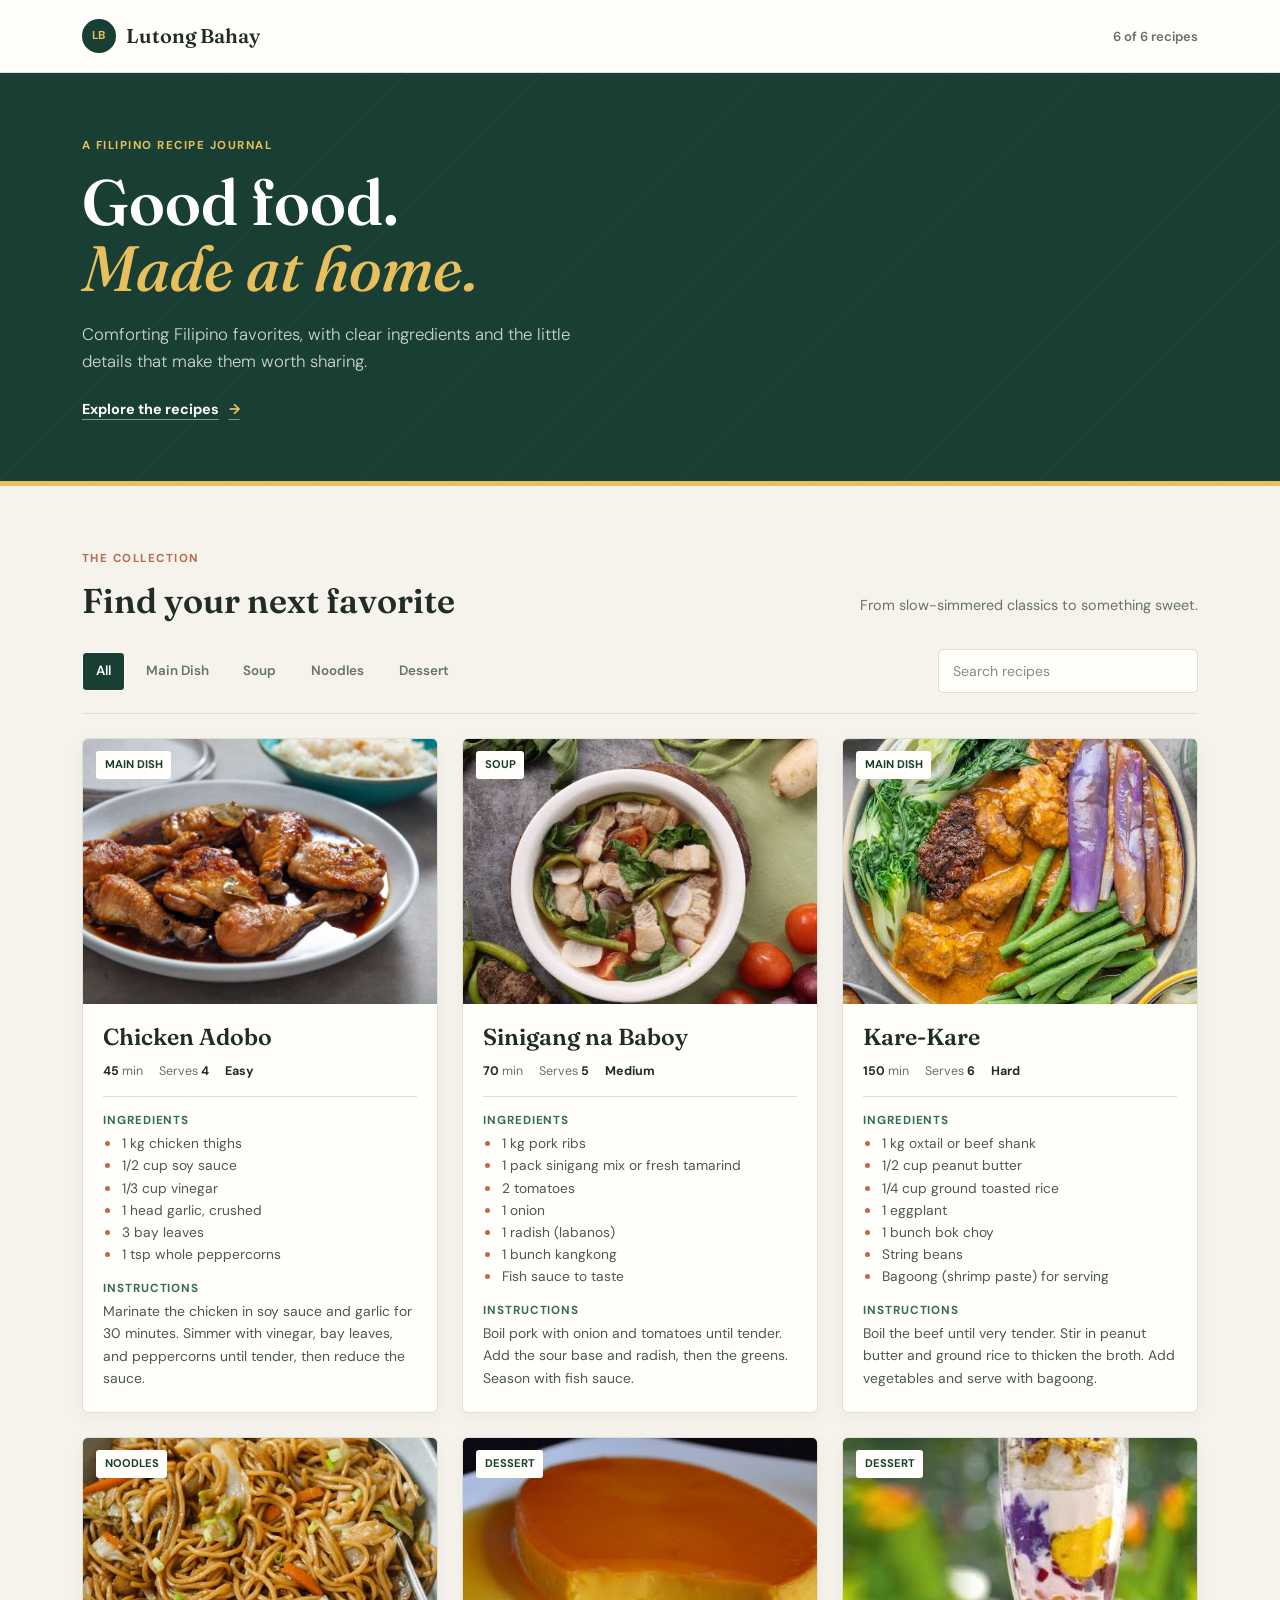
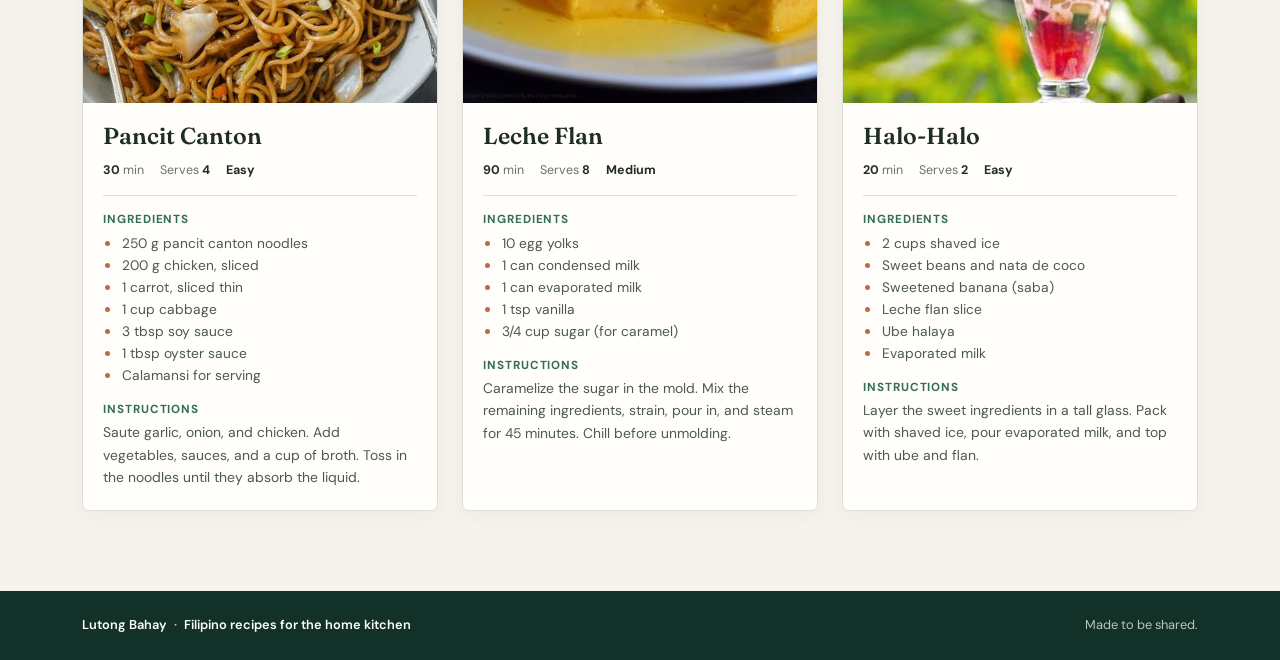
==== Activity 2-JSON/index.html @ 202fe87c "Activity 2 JSON" ====
<!DOCTYPE html>
<html lang="en">
  <head>
    <meta charset="UTF-8" />
    <meta name="viewport" content="width=device-width, initial-scale=1" />
    <meta name="description" content="Authentic Filipino recipes with ingredients and step-by-step instructions." />
    <title>Lutong Bahay</title>
    <link rel="preconnect" href="https://fonts.googleapis.com" />
    <link rel="preconnect" href="https://fonts.gstatic.com" crossorigin />
    <link href="https://fonts.googleapis.com/css2?family=DM+Sans:wght@400;500;600;700&family=Fraunces:opsz,wght@9..144,500;9..144,600;9..144,700&display=swap" rel="stylesheet" />
    <link
      href="https://cdn.jsdelivr.net/npm/bootstrap@5.3.3/dist/css/bootstrap.min.css"
      rel="stylesheet"
    />
    <link rel="stylesheet" href="assets/css/style.css" />
  </head>
  <body>
    <nav class="navbar navbar-expand-lg site-nav">
      <div class="container">
        <a class="navbar-brand" href="#top"><span class="brand-mark">LB</span><span>Lutong Bahay</span></a>
        <span class="navbar-text" id="recipeCount" aria-live="polite"></span>
      </div>
    </nav>

    <header class="hero" id="top">
      <div class="container hero-inner">
        <div class="hero-copy">
          <p class="eyebrow">A Filipino recipe journal</p>
          <h1>Good food.<br /><em>Made at home.</em></h1>
          <p class="lead">Comforting Filipino favorites, with clear ingredients and the little details that make them worth sharing.</p>
          <a class="hero-link" href="#recipes">Explore the recipes <span aria-hidden="true">&rarr;</span></a>
        </div>
      </div>
    </header>

    <main class="container recipe-section" id="recipes">
      <div class="section-heading">
        <div>
          <p class="eyebrow">The collection</p>
          <h2>Find your next favorite</h2>
        </div>
        <p class="section-note">From slow-simmered classics to something sweet.</p>
      </div>
      <div class="toolbar">
        <div class="d-flex flex-wrap gap-2" id="filters"></div>
        <input
          type="search"
          id="search"
          class="form-control search-box"
          placeholder="Search recipes"
          aria-label="Search recipes"
        />
      </div>

      <div class="row row-cols-1 row-cols-md-2 row-cols-xl-3 g-4 recipe-grid" id="parent"></div>
      <p class="text-center text-muted d-none py-5" id="emptyState">
        No recipes match your search. Try a different name or category.
      </p>
    </main>

    <footer class="site-footer py-4">
      <div class="container d-flex flex-wrap justify-content-between gap-2">
        <span class="footer-brand">Lutong Bahay <span>·</span> Filipino recipes for the home kitchen</span>
        <span>Made to be shared.</span>
      </div>
    </footer>

    <script src="assets/js/main.js"></script>
  </body>
</html>
---- Activity 2-JSON/assets/css/style.css ----
:root {
  --paper: #f5f3ec;
  --surface: #fffefa;
  --ink: #202d27;
  --muted: #66736b;
  --forest: #193f34;
  --forest-deep: #123128;
  --leaf: #356d50;
  --citrus: #e8bf5c;
  --clay: #bf6948;
  --line: #dedfd5;
}

html { scroll-behavior: smooth; }

body {
  background: var(--paper);
  color: var(--ink);
  font-family: "DM Sans", sans-serif;
  line-height: 1.6;
}

h1, h2, h3, .navbar-brand { font-family: "Fraunces", Georgia, serif; }

.site-nav {
  background: var(--surface);
  border-bottom: 1px solid var(--line);
  padding: 0.9rem 0;
}

.site-nav .navbar-brand {
  align-items: center;
  color: var(--ink);
  display: inline-flex;
  font-size: 1.25rem;
  font-weight: 600;
  gap: 0.65rem;
}

.brand-mark {
  align-items: center;
  background: var(--forest);
  border-radius: 50%;
  color: var(--citrus);
  display: inline-flex;
  font-family: "DM Sans", sans-serif;
  font-size: 0.72rem;
  font-weight: 700;
  height: 2.1rem;
  justify-content: center;
  letter-spacing: 0;
  width: 2.1rem;
}

.site-nav .navbar-text {
  color: var(--muted);
  font-size: 0.82rem;
  font-weight: 600;
}

.hero {
  background-color: var(--forest);
  background-image: repeating-linear-gradient(135deg, transparent 0 31px, rgba(255, 255, 255, 0.025) 31px 32px);
  color: var(--surface);
  overflow: hidden;
  position: relative;
}

.hero::after {
  background: var(--citrus);
  bottom: 0;
  content: "";
  height: 5px;
  left: 0;
  position: absolute;
  right: 0;
}

.hero-inner {
  align-items: center;
  display: flex;
  justify-content: space-between;
  min-height: 390px;
  padding-bottom: 4rem;
  padding-top: 4rem;
}

.hero-copy { max-width: 620px; }

.eyebrow {
  color: var(--clay);
  font-size: 0.72rem;
  font-weight: 700;
  letter-spacing: 0.13em;
  margin: 0 0 0.8rem;
  text-transform: uppercase;
}

.hero .eyebrow { color: var(--citrus); }

.hero h1 {
  font-size: 4rem;
  font-weight: 600;
  letter-spacing: 0;
  line-height: 1.04;
  margin: 0;
}

.hero h1 em { color: var(--citrus); font-weight: 500; }

.hero .lead {
  color: rgba(255, 254, 250, 0.78);
  font-size: 1.05rem;
  margin: 1.2rem 0 1.35rem;
  max-width: 48ch;
}

.hero-link {
  color: var(--surface);
  display: inline-flex;
  font-size: 0.9rem;
  font-weight: 700;
  gap: 0.6rem;
  text-decoration-color: rgba(255, 254, 250, 0.45);
  text-underline-offset: 5px;
}

.hero-link span { color: var(--citrus); transition: transform 180ms ease; }
.hero-link:hover span { transform: translateX(4px); }

.hero-note {
  border-left: 1px solid rgba(255, 254, 250, 0.28);
  display: flex;
  flex: 0 0 235px;
  flex-direction: column;
  margin-left: 3rem;
  padding: 0.4rem 0 0.4rem 2rem;
}

.hero-note-label,
.hero-note-detail {
  color: rgba(255, 254, 250, 0.72);
  font-size: 0.76rem;
  line-height: 1.5;
}

.hero-note-label { margin-bottom: 0.7rem; text-transform: uppercase; letter-spacing: 0.1em; }

.hero-note strong {
  color: var(--citrus);
  font-family: "Fraunces", Georgia, serif;
  font-size: 2.35rem;
  font-weight: 500;
  line-height: 1.05;
}

.hero-note-rule { background: var(--citrus); height: 1px; margin: 1.15rem 0; width: 2.5rem; }

.recipe-section { padding-bottom: 5rem; padding-top: 4rem; }

.section-heading {
  align-items: end;
  display: flex;
  justify-content: space-between;
  margin-bottom: 1.8rem;
}

.section-heading h2 {
  font-size: 2.15rem;
  font-weight: 600;
  letter-spacing: 0;
  line-height: 1.15;
  margin: 0;
}

.section-note { color: var(--muted); font-size: 0.9rem; margin: 0 0 0.2rem 1rem; }

.toolbar {
  align-items: center;
  border-bottom: 1px solid var(--line);
  display: flex;
  flex-wrap: wrap;
  gap: 1rem;
  justify-content: space-between;
  margin-bottom: 1.5rem;
  padding-bottom: 1.2rem;
}

#filters { gap: 0.45rem !important; }

.search-box {
  background-color: var(--surface);
  border: 1px solid var(--line);
  border-radius: 5px;
  color: var(--ink);
  font-size: 0.88rem;
  min-height: 44px;
  max-width: 260px;
  padding: 0.65rem 0.85rem;
}

.search-box::placeholder { color: #858d86; }

.search-box:focus {
  background-color: var(--surface);
  border-color: var(--leaf);
  box-shadow: 0 0 0 3px rgba(53, 109, 80, 0.14);
  color: var(--ink);
}

.btn-filter {
  background: transparent;
  border: 1px solid transparent;
  border-radius: 4px !important;
  color: var(--muted);
  font-size: 0.84rem;
  font-weight: 600;
  padding: 0.52rem 0.8rem;
  transition: background-color 160ms ease, color 160ms ease;
}

.btn-filter:hover,
.btn-filter.active { background: var(--forest); color: var(--surface); }

.btn-filter:focus-visible,
.hero-link:focus-visible { outline: 3px solid var(--citrus); outline-offset: 3px; }

.recipe-grid { --bs-gutter-y: 1.5rem; }

.recipe-card {
  background: var(--surface);
  border: 1px solid var(--line);
  border-radius: 6px;
  box-shadow: 0 5px 18px rgba(32, 45, 39, 0.045);
  height: 100%;
  overflow: hidden;
  transition: box-shadow 180ms ease, transform 180ms ease;
}

.recipe-card:hover { box-shadow: 0 12px 28px rgba(32, 45, 39, 0.1); transform: translateY(-3px); }

.img-container { aspect-ratio: 4 / 3; background: #e9e4d8; overflow: hidden; position: relative; }

.img-container img {
  display: block;
  height: 100%;
  object-fit: cover;
  transition: transform 350ms ease;
  width: 100%;
}

.recipe-card:hover .img-container img { transform: scale(1.035); }

.img-container .tag {
  background: var(--surface);
  border-radius: 3px;
  color: var(--forest);
  font-size: 0.7rem;
  font-weight: 700;
  left: 0.8rem;
  padding: 0.3rem 0.55rem;
  position: absolute;
  text-transform: uppercase;
  top: 0.8rem;
}

.recipe-body { padding: 1.2rem 1.25rem 1.4rem; }

.recipe-body h3 {
  font-size: 1.45rem;
  font-weight: 600;
  letter-spacing: 0;
  line-height: 1.2;
  margin: 0 0 0.7rem;
}

.recipe-stats {
  border-bottom: 1px solid var(--line);
  color: var(--muted);
  display: flex;
  flex-wrap: wrap;
  font-size: 0.78rem;
  gap: 0.45rem 1rem;
  margin-bottom: 0.9rem;
  padding-bottom: 0.85rem;
}

.recipe-stats strong { color: var(--ink); font-weight: 700; }

.recipe-body h4 {
  color: var(--leaf);
  font-family: "DM Sans", sans-serif;
  font-size: 0.73rem;
  font-weight: 700;
  letter-spacing: 0.08em;
  margin: 1rem 0 0.35rem;
  text-transform: uppercase;
}

.recipe-body ul { color: #4c5951; font-size: 0.86rem; margin-bottom: 0; padding-left: 1.1rem; }
.recipe-body li { padding-left: 0.1rem; }
.recipe-body li::marker { color: var(--clay); }
.recipe-body p { color: #4c5951; font-size: 0.87rem; margin-bottom: 0; }
#emptyState { color: var(--muted) !important; }

.site-footer { background: var(--forest-deep); color: rgba(255, 254, 250, 0.72); font-size: 0.8rem; }
.footer-brand { color: var(--surface); font-weight: 600; }
.footer-brand span { color: var(--citrus); padding: 0 0.25rem; }

@media (max-width: 767px) {
  .hero-inner { align-items: flex-start; min-height: auto; padding-bottom: 3.5rem; padding-top: 3.5rem; }
  .hero h1 { font-size: 3.25rem; }
  .hero-note { flex-basis: 185px; margin-left: 1.5rem; padding-left: 1.25rem; }
  .hero-note strong { font-size: 1.9rem; }
  .recipe-section { padding-bottom: 3.5rem; padding-top: 3rem; }
}

@media (max-width: 575px) {
  .hero-inner { display: block; }
  .hero h1 { font-size: 3rem; }
  .hero-note {
    border-left: 0;
    border-top: 1px solid rgba(255, 254, 250, 0.28);
    display: grid;
    grid-template-columns: 1fr auto;
    margin: 2rem 0 0;
    padding: 1.25rem 0 0;
  }
  .hero-note-label { grid-column: 1 / -1; margin-bottom: 0.4rem; }
  .hero-note strong { font-size: 1.8rem; }
  .hero-note-rule { display: none; }
  .hero-note-detail { align-self: end; text-align: right; }
  .section-heading { align-items: flex-start; display: block; }
  .section-heading h2 { font-size: 1.9rem; }
  .section-note { margin: 0.6rem 0 0; }
  .toolbar { align-items: stretch; }
  #filters { width: 100%; }
  .btn-filter { padding-left: 0.62rem; padding-right: 0.62rem; }
  .search-box { max-width: none; width: 100%; }
}

@media (prefers-reduced-motion: reduce) {
  *,
  *::before,
  *::after {
    scroll-behavior: auto !important;
    transition-duration: 0.01ms !important;
  }
}
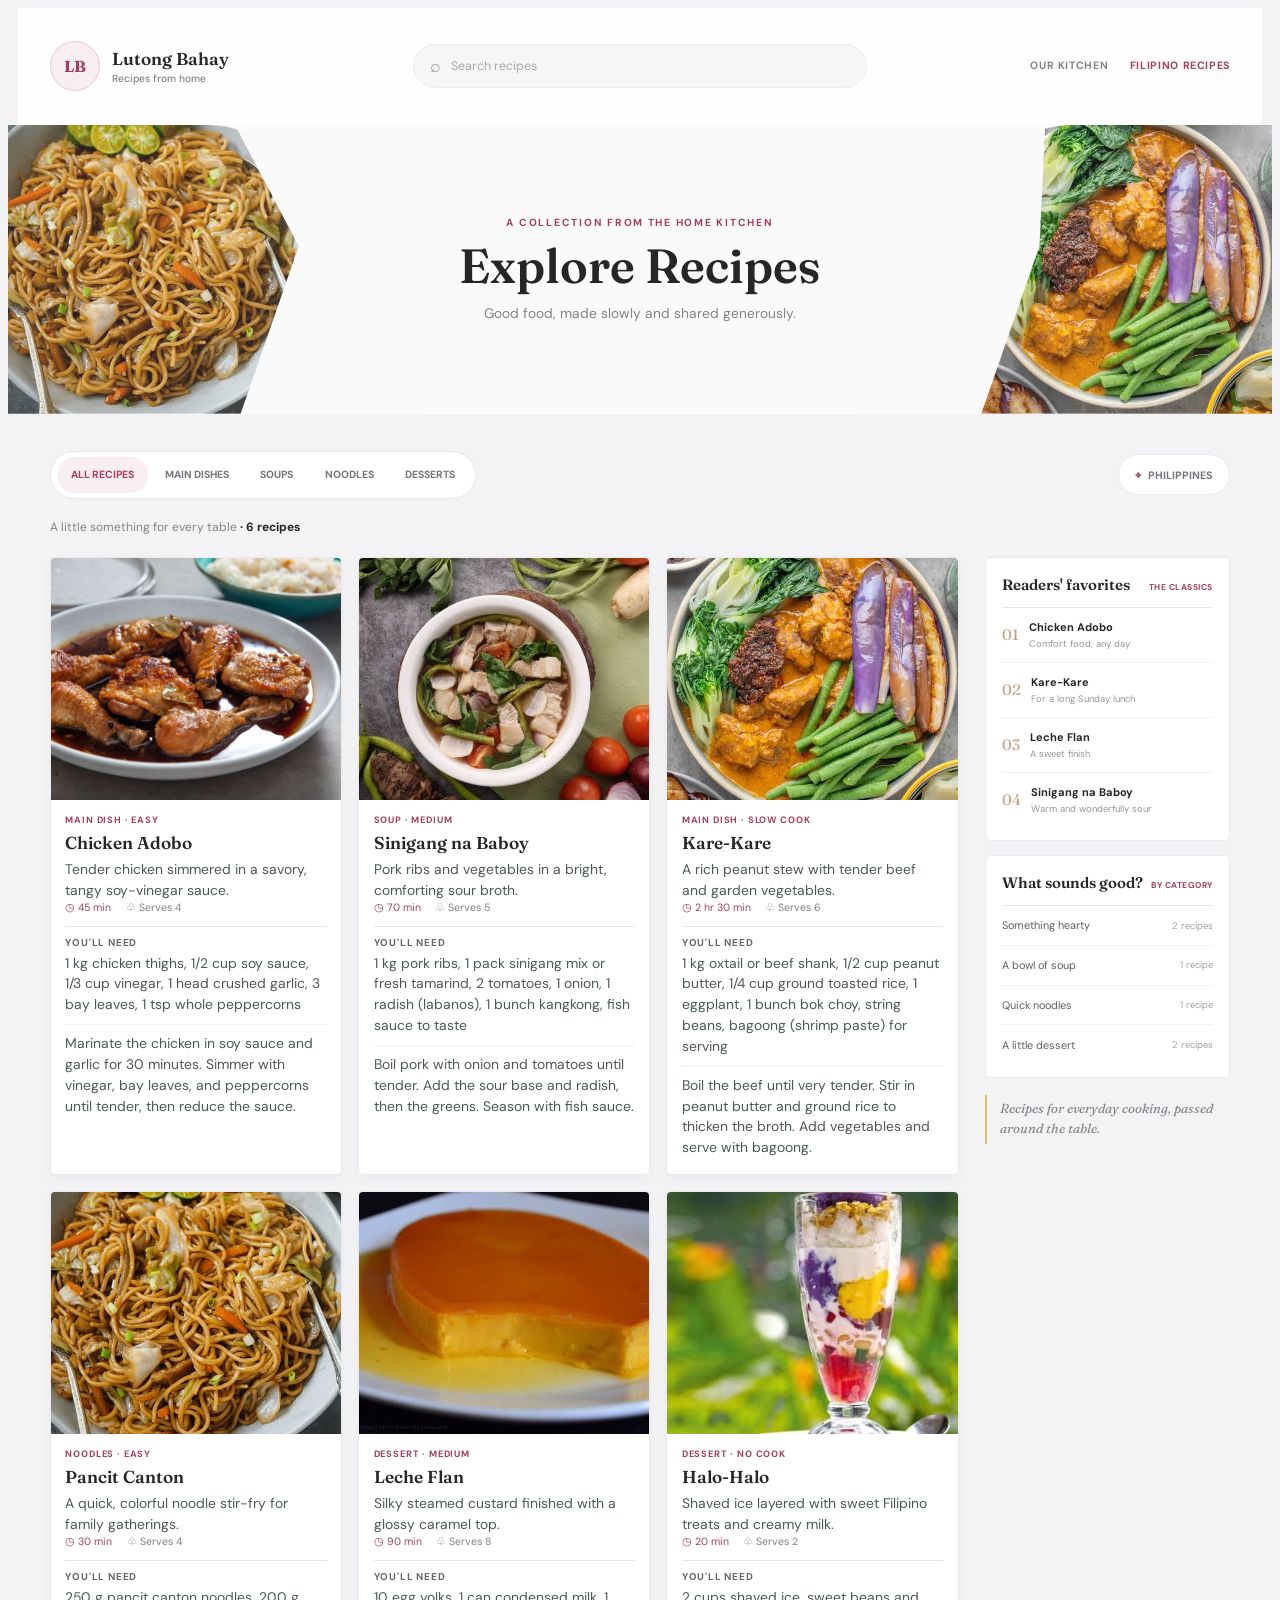
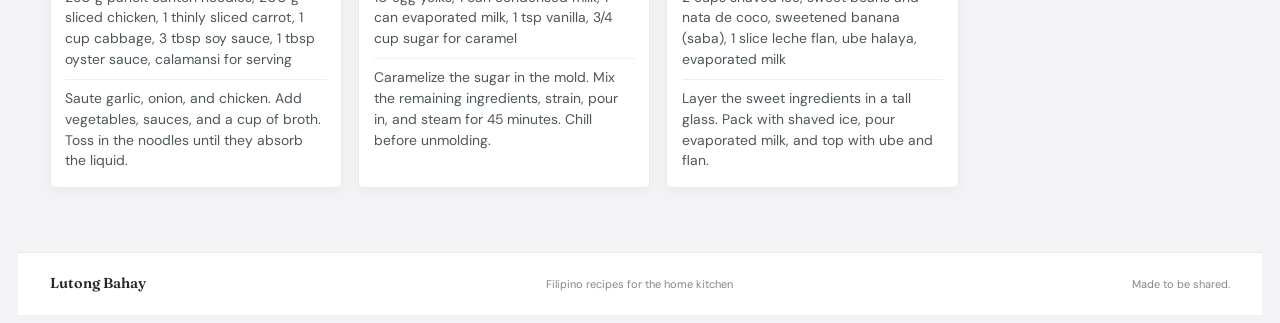
==== commit e73fbba0: "UI" ====
--- a/Activity 2-JSON/index.html
+++ b/Activity 2-JSON/index.html
@@ -3,68 +3,154 @@
   <head>
     <meta charset="UTF-8" />
     <meta name="viewport" content="width=device-width, initial-scale=1" />
-    <meta name="description" content="Authentic Filipino recipes with ingredients and step-by-step instructions." />
-    <title>Lutong Bahay</title>
+    <meta name="description" content="Explore home-cooked Filipino recipes, ingredients, and simple cooking instructions." />
+    <title>Explore Recipes | Lutong Bahay</title>
     <link rel="preconnect" href="https://fonts.googleapis.com" />
     <link rel="preconnect" href="https://fonts.gstatic.com" crossorigin />
     <link href="https://fonts.googleapis.com/css2?family=DM+Sans:wght@400;500;600;700&family=Fraunces:opsz,wght@9..144,500;9..144,600;9..144,700&display=swap" rel="stylesheet" />
-    <link
-      href="https://cdn.jsdelivr.net/npm/bootstrap@5.3.3/dist/css/bootstrap.min.css"
-      rel="stylesheet"
-    />
     <link rel="stylesheet" href="assets/css/style.css" />
   </head>
   <body>
-    <nav class="navbar navbar-expand-lg site-nav">
-      <div class="container">
-        <a class="navbar-brand" href="#top"><span class="brand-mark">LB</span><span>Lutong Bahay</span></a>
-        <span class="navbar-text" id="recipeCount" aria-live="polite"></span>
+    <nav class="site-nav" aria-label="Main navigation">
+      <a class="brand" href="#top" aria-label="Lutong Bahay home">
+        <span class="brand-mark">LB</span>
+        <span class="brand-name">Lutong Bahay<small>Recipes from home</small></span>
+      </a>
+      <div class="nav-search" aria-label="Recipe search is unavailable on this static page">
+        <span aria-hidden="true">⌕</span> Search recipes
       </div>
+      <div class="nav-links"><span>OUR KITCHEN</span><span class="login-link">FILIPINO RECIPES</span></div>
     </nav>
 
     <header class="hero" id="top">
-      <div class="container hero-inner">
-        <div class="hero-copy">
-          <p class="eyebrow">A Filipino recipe journal</p>
-          <h1>Good food.<br /><em>Made at home.</em></h1>
-          <p class="lead">Comforting Filipino favorites, with clear ingredients and the little details that make them worth sharing.</p>
-          <a class="hero-link" href="#recipes">Explore the recipes <span aria-hidden="true">&rarr;</span></a>
-        </div>
+      <img class="hero-food hero-food-left" src="assets/img/pancit.jpg" alt="A colorful Filipino noodle dish" />
+      <img class="hero-food hero-food-right" src="assets/img/karekare.jpg" alt="A traditional Filipino stew" />
+      <div class="hero-copy">
+        <p class="eyebrow">A collection from the home kitchen</p>
+        <h1>Explore Recipes</h1>
+        <p>Good food, made slowly and shared generously.</p>
       </div>
     </header>
 
-    <main class="container recipe-section" id="recipes">
-      <div class="section-heading">
-        <div>
-          <p class="eyebrow">The collection</p>
-          <h2>Find your next favorite</h2>
+    <main class="content-wrap" id="recipes">
+      <div class="catalog-toolbar">
+        <div class="category-list" aria-label="Recipe categories">
+          <span class="category-pill">All recipes</span>
+          <span class="category-pill">Main dishes</span>
+          <span class="category-pill">Soups</span>
+          <span class="category-pill">Noodles</span>
+          <span class="category-pill">Desserts</span>
         </div>
-        <p class="section-note">From slow-simmered classics to something sweet.</p>
-      </div>
-      <div class="toolbar">
-        <div class="d-flex flex-wrap gap-2" id="filters"></div>
-        <input
-          type="search"
-          id="search"
-          class="form-control search-box"
-          placeholder="Search recipes"
-          aria-label="Search recipes"
-        />
+        <span class="country-pill"><span aria-hidden="true">⌖</span> Philippines</span>
       </div>
 
-      <div class="row row-cols-1 row-cols-md-2 row-cols-xl-3 g-4 recipe-grid" id="parent"></div>
-      <p class="text-center text-muted d-none py-5" id="emptyState">
-        No recipes match your search. Try a different name or category.
-      </p>
+      <p class="catalog-count">A little something for every table <strong>· 6 recipes</strong></p>
+
+      <div class="catalog-layout">
+        <section class="recipe-grid" aria-label="Filipino recipes">
+          <article class="recipe-card">
+            <img src="assets/img/Adobo.jpg" alt="Chicken adobo with garlic and bay leaves" loading="lazy" />
+            <div class="recipe-body">
+              <span class="recipe-category">MAIN DISH · EASY</span>
+              <h2>Chicken Adobo</h2>
+              <p class="recipe-summary">Tender chicken simmered in a savory, tangy soy-vinegar sauce.</p>
+              <div class="recipe-meta"><span>◷ 45 min</span><span>♧ Serves 4</span></div>
+              <h3>You'll need</h3>
+              <p class="ingredients">1 kg chicken thighs, 1/2 cup soy sauce, 1/3 cup vinegar, 1 head crushed garlic, 3 bay leaves, 1 tsp whole peppercorns</p>
+              <p class="method">Marinate the chicken in soy sauce and garlic for 30 minutes. Simmer with vinegar, bay leaves, and peppercorns until tender, then reduce the sauce.</p>
+            </div>
+          </article>
+
+          <article class="recipe-card">
+            <img src="assets/img/sinigang.jpg" alt="Sinigang na baboy with vegetables" loading="lazy" />
+            <div class="recipe-body">
+              <span class="recipe-category">SOUP · MEDIUM</span>
+              <h2>Sinigang na Baboy</h2>
+              <p class="recipe-summary">Pork ribs and vegetables in a bright, comforting sour broth.</p>
+              <div class="recipe-meta"><span>◷ 70 min</span><span>♧ Serves 5</span></div>
+              <h3>You'll need</h3>
+              <p class="ingredients">1 kg pork ribs, 1 pack sinigang mix or fresh tamarind, 2 tomatoes, 1 onion, 1 radish (labanos), 1 bunch kangkong, fish sauce to taste</p>
+              <p class="method">Boil pork with onion and tomatoes until tender. Add the sour base and radish, then the greens. Season with fish sauce.</p>
+            </div>
+          </article>
+
+          <article class="recipe-card">
+            <img src="assets/img/karekare.jpg" alt="Kare-kare with vegetables and rich peanut sauce" loading="lazy" />
+            <div class="recipe-body">
+              <span class="recipe-category">MAIN DISH · SLOW COOK</span>
+              <h2>Kare-Kare</h2>
+              <p class="recipe-summary">A rich peanut stew with tender beef and garden vegetables.</p>
+              <div class="recipe-meta"><span>◷ 2 hr 30 min</span><span>♧ Serves 6</span></div>
+              <h3>You'll need</h3>
+              <p class="ingredients">1 kg oxtail or beef shank, 1/2 cup peanut butter, 1/4 cup ground toasted rice, 1 eggplant, 1 bunch bok choy, string beans, bagoong (shrimp paste) for serving</p>
+              <p class="method">Boil the beef until very tender. Stir in peanut butter and ground rice to thicken the broth. Add vegetables and serve with bagoong.</p>
+            </div>
+          </article>
+
+          <article class="recipe-card">
+            <img src="assets/img/pancit.jpg" alt="Pancit canton noodles with chicken and vegetables" loading="lazy" />
+            <div class="recipe-body">
+              <span class="recipe-category">NOODLES · EASY</span>
+              <h2>Pancit Canton</h2>
+              <p class="recipe-summary">A quick, colorful noodle stir-fry for family gatherings.</p>
+              <div class="recipe-meta"><span>◷ 30 min</span><span>♧ Serves 4</span></div>
+              <h3>You'll need</h3>
+              <p class="ingredients">250 g pancit canton noodles, 200 g sliced chicken, 1 thinly sliced carrot, 1 cup cabbage, 3 tbsp soy sauce, 1 tbsp oyster sauce, calamansi for serving</p>
+              <p class="method">Saute garlic, onion, and chicken. Add vegetables, sauces, and a cup of broth. Toss in the noodles until they absorb the liquid.</p>
+            </div>
+          </article>
+
+          <article class="recipe-card">
+            <img src="assets/img/letche flan.jpg" alt="Leche flan with golden caramel" loading="lazy" />
+            <div class="recipe-body">
+              <span class="recipe-category">DESSERT · MEDIUM</span>
+              <h2>Leche Flan</h2>
+              <p class="recipe-summary">Silky steamed custard finished with a glossy caramel top.</p>
+              <div class="recipe-meta"><span>◷ 90 min</span><span>♧ Serves 8</span></div>
+              <h3>You'll need</h3>
+              <p class="ingredients">10 egg yolks, 1 can condensed milk, 1 can evaporated milk, 1 tsp vanilla, 3/4 cup sugar for caramel</p>
+              <p class="method">Caramelize the sugar in the mold. Mix the remaining ingredients, strain, pour in, and steam for 45 minutes. Chill before unmolding.</p>
+            </div>
+          </article>
+
+          <article class="recipe-card">
+            <img src="assets/img/HALOHALO.jpg" alt="Halo-halo topped with ube and leche flan" loading="lazy" />
+            <div class="recipe-body">
+              <span class="recipe-category">DESSERT · NO COOK</span>
+              <h2>Halo-Halo</h2>
+              <p class="recipe-summary">Shaved ice layered with sweet Filipino treats and creamy milk.</p>
+              <div class="recipe-meta"><span>◷ 20 min</span><span>♧ Serves 2</span></div>
+              <h3>You'll need</h3>
+              <p class="ingredients">2 cups shaved ice, sweet beans and nata de coco, sweetened banana (saba), 1 slice leche flan, ube halaya, evaporated milk</p>
+              <p class="method">Layer the sweet ingredients in a tall glass. Pack with shaved ice, pour evaporated milk, and top with ube and flan.</p>
+            </div>
+          </article>
+        </section>
+
+        <aside class="sidebar" aria-label="Recipe collections">
+          <section class="side-panel">
+            <div class="panel-heading"><h2>Readers' favorites</h2><span>THE CLASSICS</span></div>
+            <ol class="favorite-list">
+              <li><span class="favorite-number">01</span><span><strong>Chicken Adobo</strong><small>Comfort food, any day</small></span></li>
+              <li><span class="favorite-number">02</span><span><strong>Kare-Kare</strong><small>For a long Sunday lunch</small></span></li>
+              <li><span class="favorite-number">03</span><span><strong>Leche Flan</strong><small>A sweet finish</small></span></li>
+              <li><span class="favorite-number">04</span><span><strong>Sinigang na Baboy</strong><small>Warm and wonderfully sour</small></span></li>
+            </ol>
+          </section>
+          <section class="side-panel pantry-panel">
+            <div class="panel-heading"><h2>What sounds good?</h2><span>BY CATEGORY</span></div>
+            <ul class="category-links">
+              <li><span>Something hearty</span><small>2 recipes</small></li>
+              <li><span>A bowl of soup</span><small>1 recipe</small></li>
+              <li><span>Quick noodles</span><small>1 recipe</small></li>
+              <li><span>A little dessert</span><small>2 recipes</small></li>
+            </ul>
+          </section>
+          <p class="sidebar-note">Recipes for everyday cooking, passed around the table.</p>
+        </aside>
+      </div>
     </main>
 
-    <footer class="site-footer py-4">
-      <div class="container d-flex flex-wrap justify-content-between gap-2">
-        <span class="footer-brand">Lutong Bahay <span>·</span> Filipino recipes for the home kitchen</span>
-        <span>Made to be shared.</span>
-      </div>
-    </footer>
-
-    <script src="assets/js/main.js"></script>
+    <footer class="site-footer"><span>Lutong Bahay</span><span>Filipino recipes for the home kitchen</span><span>Made to be shared.</span></footer>
   </body>
 </html>
--- a/Activity 2-JSON/assets/css/style.css
+++ b/Activity 2-JSON/assets/css/style.css
@@ -346,4 +346,483 @@
     scroll-behavior: auto !important;
     transition-duration: 0.01ms !important;
   }
+}
+
+:root {
+  --paper: #f3f2f5;
+  --surface: #ffffff;
+  --ink: #282529;
+  --muted: #858087;
+  --forest: #a33f5d;
+  --forest-deep: #702b42;
+  --leaf: #627c5f;
+  --citrus: #e6ba67;
+  --clay: #b7505e;
+  --line: #e9e6e9;
+}
+
+body {
+  background: var(--paper);
+  color: var(--ink);
+  font-family: "DM Sans", sans-serif;
+  line-height: 1.5;
+}
+
+.site-nav {
+  align-items: center;
+  background: rgba(255, 255, 255, 0.96);
+  border: 0;
+  display: flex;
+  gap: 2rem;
+  justify-content: space-between;
+  margin: 0 auto;
+  max-width: 1180px;
+  min-height: 88px;
+  padding: 0.9rem 2rem;
+}
+
+.brand {
+  align-items: center;
+  color: var(--ink);
+  display: inline-flex;
+  flex: 0 0 230px;
+  gap: 0.75rem;
+  text-decoration: none;
+}
+
+.brand-mark {
+  background: #f8edf0;
+  border: 1px solid #e4cbd3;
+  color: var(--forest);
+  font-family: "Fraunces", Georgia, serif;
+  font-size: 1rem;
+  height: 3rem;
+  width: 3rem;
+}
+
+.brand-name {
+  font-family: "Fraunces", Georgia, serif;
+  font-size: 1.08rem;
+  font-weight: 600;
+  line-height: 1.1;
+}
+
+.brand-name small {
+  color: var(--muted);
+  display: block;
+  font-family: "DM Sans", sans-serif;
+  font-size: 0.64rem;
+  font-weight: 500;
+  margin-top: 0.3rem;
+}
+
+.nav-search {
+  align-items: center;
+  background: #f7f6f7;
+  border: 1px solid #efedef;
+  border-radius: 30px;
+  color: #aaa6ac;
+  display: flex;
+  flex: 1 1 340px;
+  font-size: 0.78rem;
+  gap: 0.65rem;
+  max-width: 420px;
+  min-height: 42px;
+  padding: 0 1rem;
+}
+
+.nav-search span { color: #99949b; font-size: 1.1rem; }
+
+.nav-links {
+  align-items: center;
+  color: var(--muted);
+  display: flex;
+  flex: 0 0 230px;
+  font-size: 0.66rem;
+  font-weight: 700;
+  gap: 1.35rem;
+  justify-content: flex-end;
+  letter-spacing: 0.06em;
+}
+
+.login-link { color: var(--forest); }
+
+.hero {
+  align-items: center;
+  background-color: #fbfafb;
+  background-image: repeating-linear-gradient(0deg, transparent 0 34px, rgba(111, 92, 103, 0.025) 34px 35px);
+  color: var(--ink);
+  display: flex;
+  justify-content: center;
+  min-height: 225px;
+  isolation: isolate;
+  margin: 0 auto;
+  max-width: 1180px;
+  padding: 2rem 12rem;
+  position: relative;
+  text-align: center;
+}
+
+.hero::after {
+  background: linear-gradient(90deg, transparent, rgba(255, 255, 255, 0.5), transparent);
+  bottom: 0;
+  height: 1px;
+  left: 0;
+  right: 0;
+}
+
+.hero-food {
+  height: 100%;
+  object-fit: cover;
+  position: absolute;
+  top: 0;
+  width: 23%;
+  z-index: -1;
+}
+
+.hero-food-left {
+  border-radius: 0 90px 0 0;
+  left: 0;
+  object-position: 52% 50%;
+  opacity: 0.9;
+  clip-path: polygon(0 0, 78% 0, 100% 42%, 80% 100%, 0 100%);
+}
+
+.hero-food-right {
+  border-radius: 90px 0 0 0;
+  object-position: 50% 50%;
+  opacity: 0.95;
+  right: 0;
+  clip-path: polygon(22% 0, 100% 0, 100% 100%, 0 100%, 20% 42%);
+}
+
+.hero-copy { max-width: 560px; }
+
+.hero .eyebrow {
+  color: var(--forest);
+  font-size: 0.64rem;
+  letter-spacing: 0.17em;
+  margin-bottom: 0.65rem;
+}
+
+.hero h1 {
+  font-size: 3rem;
+  font-weight: 600;
+  letter-spacing: 0;
+  line-height: 1.1;
+  margin: 0;
+}
+
+.hero-copy > p:last-child {
+  color: var(--muted);
+  font-size: 0.86rem;
+  margin: 0.65rem 0 0;
+}
+
+.content-wrap {
+  margin: 0 auto;
+  max-width: 1180px;
+  padding: 2.3rem 2rem 4rem;
+}
+
+.catalog-toolbar {
+  align-items: center;
+  display: flex;
+  gap: 1rem;
+  justify-content: space-between;
+}
+
+.category-list {
+  align-items: center;
+  background: var(--surface);
+  border: 1px solid #ebe8ec;
+  border-radius: 28px;
+  display: flex;
+  gap: 0.15rem;
+  max-width: 100%;
+  overflow-x: auto;
+  padding: 0.35rem;
+  scrollbar-width: none;
+}
+
+.category-list::-webkit-scrollbar { display: none; }
+
+.category-pill {
+  border-radius: 22px;
+  color: #77727a;
+  flex: 0 0 auto;
+  font-size: 0.65rem;
+  font-weight: 700;
+  padding: 0.62rem 0.9rem;
+  text-transform: uppercase;
+}
+
+.category-pill:first-child {
+  background: #f8edf0;
+  color: var(--forest);
+}
+
+.country-pill {
+  background: #fff;
+  border: 1px solid #ebe8ec;
+  border-radius: 24px;
+  color: #77727a;
+  flex: 0 0 auto;
+  font-size: 0.67rem;
+  font-weight: 700;
+  padding: 0.72rem 1rem;
+  text-transform: uppercase;
+}
+
+.country-pill span { color: var(--forest); margin-right: 0.25rem; }
+
+.catalog-count {
+  color: var(--muted);
+  font-size: 0.75rem;
+  margin: 1.15rem 0 1.35rem;
+}
+
+.catalog-count strong { color: var(--ink); font-weight: 700; }
+
+.catalog-layout {
+  align-items: start;
+  display: grid;
+  gap: 1.65rem;
+  grid-template-columns: minmax(0, 1fr) 245px;
+}
+
+.recipe-grid {
+  display: grid;
+  gap: 1rem;
+  grid-template-columns: repeat(3, minmax(0, 1fr));
+}
+
+.recipe-card {
+  background: var(--surface);
+  border: 1px solid #ece9ed;
+  border-radius: 5px;
+  box-shadow: 0 4px 14px rgba(48, 36, 44, 0.035);
+  height: auto;
+  min-width: 0;
+  overflow: hidden;
+  transition: box-shadow 180ms ease, transform 180ms ease;
+}
+
+.recipe-card:hover { box-shadow: 0 9px 22px rgba(48, 36, 44, 0.09); transform: translateY(-2px); }
+
+.recipe-card > img {
+  aspect-ratio: 1.2 / 1;
+  display: block;
+  object-fit: cover;
+  width: 100%;
+}
+
+.recipe-body { padding: 0.9rem 0.9rem 1rem; }
+
+.recipe-category {
+  color: var(--forest);
+  display: block;
+  font-size: 0.58rem;
+  font-weight: 700;
+  letter-spacing: 0.09em;
+  margin-bottom: 0.3rem;
+}
+
+.recipe-body h2 {
+  font-size: 1.08rem;
+  font-weight: 600;
+  line-height: 1.2;
+  margin: 0 0 0.35rem;
+}
+
+.recipe-summary {
+  color: #79747c;
+  font-size: 0.72rem;
+  line-height: 1.45;
+  margin: 0 0 0.7rem;
+  min-height: 2.1em;
+}
+
+.recipe-meta {
+  align-items: center;
+  border-bottom: 1px solid var(--line);
+  color: #827d84;
+  display: flex;
+  font-size: 0.66rem;
+  gap: 0.9rem;
+  padding-bottom: 0.65rem;
+}
+
+.recipe-meta span:first-child { color: var(--forest); }
+
+.recipe-body h3 {
+  color: #68636a;
+  font-family: "DM Sans", sans-serif;
+  font-size: 0.62rem;
+  font-weight: 700;
+  letter-spacing: 0.08em;
+  margin: 0.65rem 0 0.2rem;
+  text-transform: uppercase;
+}
+
+.ingredients,
+.method {
+  color: #77727a;
+  font-size: 0.68rem;
+  line-height: 1.5;
+  margin: 0;
+}
+
+.method { border-top: 1px solid #f0eef0; margin-top: 0.55rem; padding-top: 0.5rem; }
+
+.sidebar { display: grid; gap: 0.9rem; }
+
+.side-panel {
+  background: var(--surface);
+  border: 1px solid #ece9ed;
+  border-radius: 5px;
+  padding: 1rem 1rem 0.8rem;
+}
+
+.panel-heading {
+  align-items: baseline;
+  border-bottom: 1px solid var(--line);
+  display: flex;
+  gap: 0.5rem;
+  justify-content: space-between;
+  padding-bottom: 0.65rem;
+}
+
+.panel-heading h2 {
+  font-size: 0.94rem;
+  font-weight: 600;
+  margin: 0;
+}
+
+.panel-heading > span {
+  color: var(--forest);
+  font-size: 0.53rem;
+  font-weight: 700;
+  letter-spacing: 0.06em;
+  white-space: nowrap;
+}
+
+.favorite-list,
+.category-links {
+  list-style: none;
+  margin: 0;
+  padding: 0;
+}
+
+.favorite-list li {
+  align-items: center;
+  border-bottom: 1px solid #f1eff1;
+  display: flex;
+  gap: 0.65rem;
+  min-height: 54px;
+}
+
+.favorite-list li:last-child { border-bottom: 0; }
+
+.favorite-number {
+  color: #c29b83;
+  font-family: "Fraunces", Georgia, serif;
+  font-size: 0.94rem;
+}
+
+.favorite-list strong,
+.favorite-list small { display: block; }
+
+.favorite-list strong { font-size: 0.69rem; font-weight: 700; }
+.favorite-list small { color: #99949b; font-size: 0.59rem; margin-top: 0.1rem; }
+
+.category-links li {
+  align-items: center;
+  border-bottom: 1px solid #f1eff1;
+  color: #625d65;
+  display: flex;
+  font-size: 0.68rem;
+  justify-content: space-between;
+  padding: 0.7rem 0;
+}
+
+.category-links li:last-child { border-bottom: 0; }
+.category-links small { color: #a29da4; font-size: 0.59rem; }
+
+.sidebar-note {
+  border-left: 2px solid var(--citrus);
+  color: #858087;
+  font-family: "Fraunces", Georgia, serif;
+  font-size: 0.82rem;
+  font-style: italic;
+  line-height: 1.5;
+  margin: 0.15rem 0;
+  padding: 0.3rem 0 0.3rem 0.8rem;
+}
+
+.site-footer {
+  align-items: center;
+  background: #fff;
+  border-top: 1px solid var(--line);
+  color: #8a858d;
+  display: flex;
+  font-size: 0.69rem;
+  gap: 1.5rem;
+  justify-content: space-between;
+  margin: 0 auto;
+  max-width: 1180px;
+  padding: 1.25rem 2rem;
+}
+
+.site-footer span:first-child { color: var(--ink); font-family: "Fraunces", Georgia, serif; font-size: 0.9rem; font-weight: 600; }
+
+@media (max-width: 1000px) {
+  .catalog-layout { grid-template-columns: minmax(0, 1fr) 220px; gap: 1rem; }
+  .recipe-grid { grid-template-columns: repeat(2, minmax(0, 1fr)); }
+  .nav-links, .brand { flex-basis: 200px; }
+}
+
+@media (max-width: 760px) {
+  .site-nav { min-height: 74px; padding: 0.7rem 1.25rem; }
+  .brand { flex-basis: auto; }
+  .nav-search { display: none; }
+  .nav-links { flex-basis: auto; font-size: 0.61rem; }
+  .hero { min-height: 205px; padding: 2rem 7rem; }
+  .hero-food { opacity: 0.58; width: 27%; }
+  .hero h1 { font-size: 2.55rem; }
+  .content-wrap { padding: 1.5rem 1.25rem 3rem; }
+  .catalog-layout { grid-template-columns: 1fr; }
+  .sidebar { grid-template-columns: repeat(2, minmax(0, 1fr)); }
+  .sidebar-note { grid-column: 1 / -1; }
+}
+
+@media (max-width: 520px) {
+  .site-nav { gap: 0.5rem; padding: 0.65rem 1rem; }
+  .brand-mark { height: 2.5rem; width: 2.5rem; }
+  .brand-name { font-size: 0.95rem; }
+  .brand-name small { font-size: 0.58rem; }
+  .nav-links { flex-direction: column; align-items: flex-end; gap: 0.2rem; font-size: 0.55rem; }
+  .hero { min-height: 190px; padding: 1.6rem 1rem; }
+  .hero-food { opacity: 0.25; width: 36%; }
+  .hero h1 { font-size: 2.25rem; }
+  .hero .eyebrow { font-size: 0.55rem; }
+  .hero-copy > p:last-child { font-size: 0.76rem; }
+  .content-wrap { padding: 1.15rem 0.85rem 2.5rem; }
+  .catalog-toolbar { align-items: flex-start; flex-direction: column; }
+  .category-list { max-width: calc(100vw - 1.7rem); }
+  .category-pill { font-size: 0.58rem; padding: 0.55rem 0.72rem; }
+  .country-pill { font-size: 0.6rem; padding: 0.6rem 0.85rem; }
+  .catalog-count { margin: 0.9rem 0 1rem; }
+  .recipe-grid { gap: 0.8rem; grid-template-columns: 1fr; }
+  .recipe-card { display: grid; grid-template-columns: 38% minmax(0, 1fr); }
+  .recipe-card > img { height: 100%; min-height: 100%; }
+  .recipe-body { padding: 0.7rem; }
+  .recipe-body h2 { font-size: 0.98rem; }
+  .recipe-summary { font-size: 0.66rem; min-height: 0; }
+  .recipe-meta { font-size: 0.61rem; gap: 0.55rem; }
+  .recipe-body h3 { margin-top: 0.5rem; }
+  .ingredients, .method { font-size: 0.62rem; }
+  .sidebar { grid-template-columns: 1fr; }
+  .sidebar-note { grid-column: auto; }
+  .site-footer { align-items: flex-start; flex-direction: column; gap: 0.3rem; padding: 1rem; }
 }
